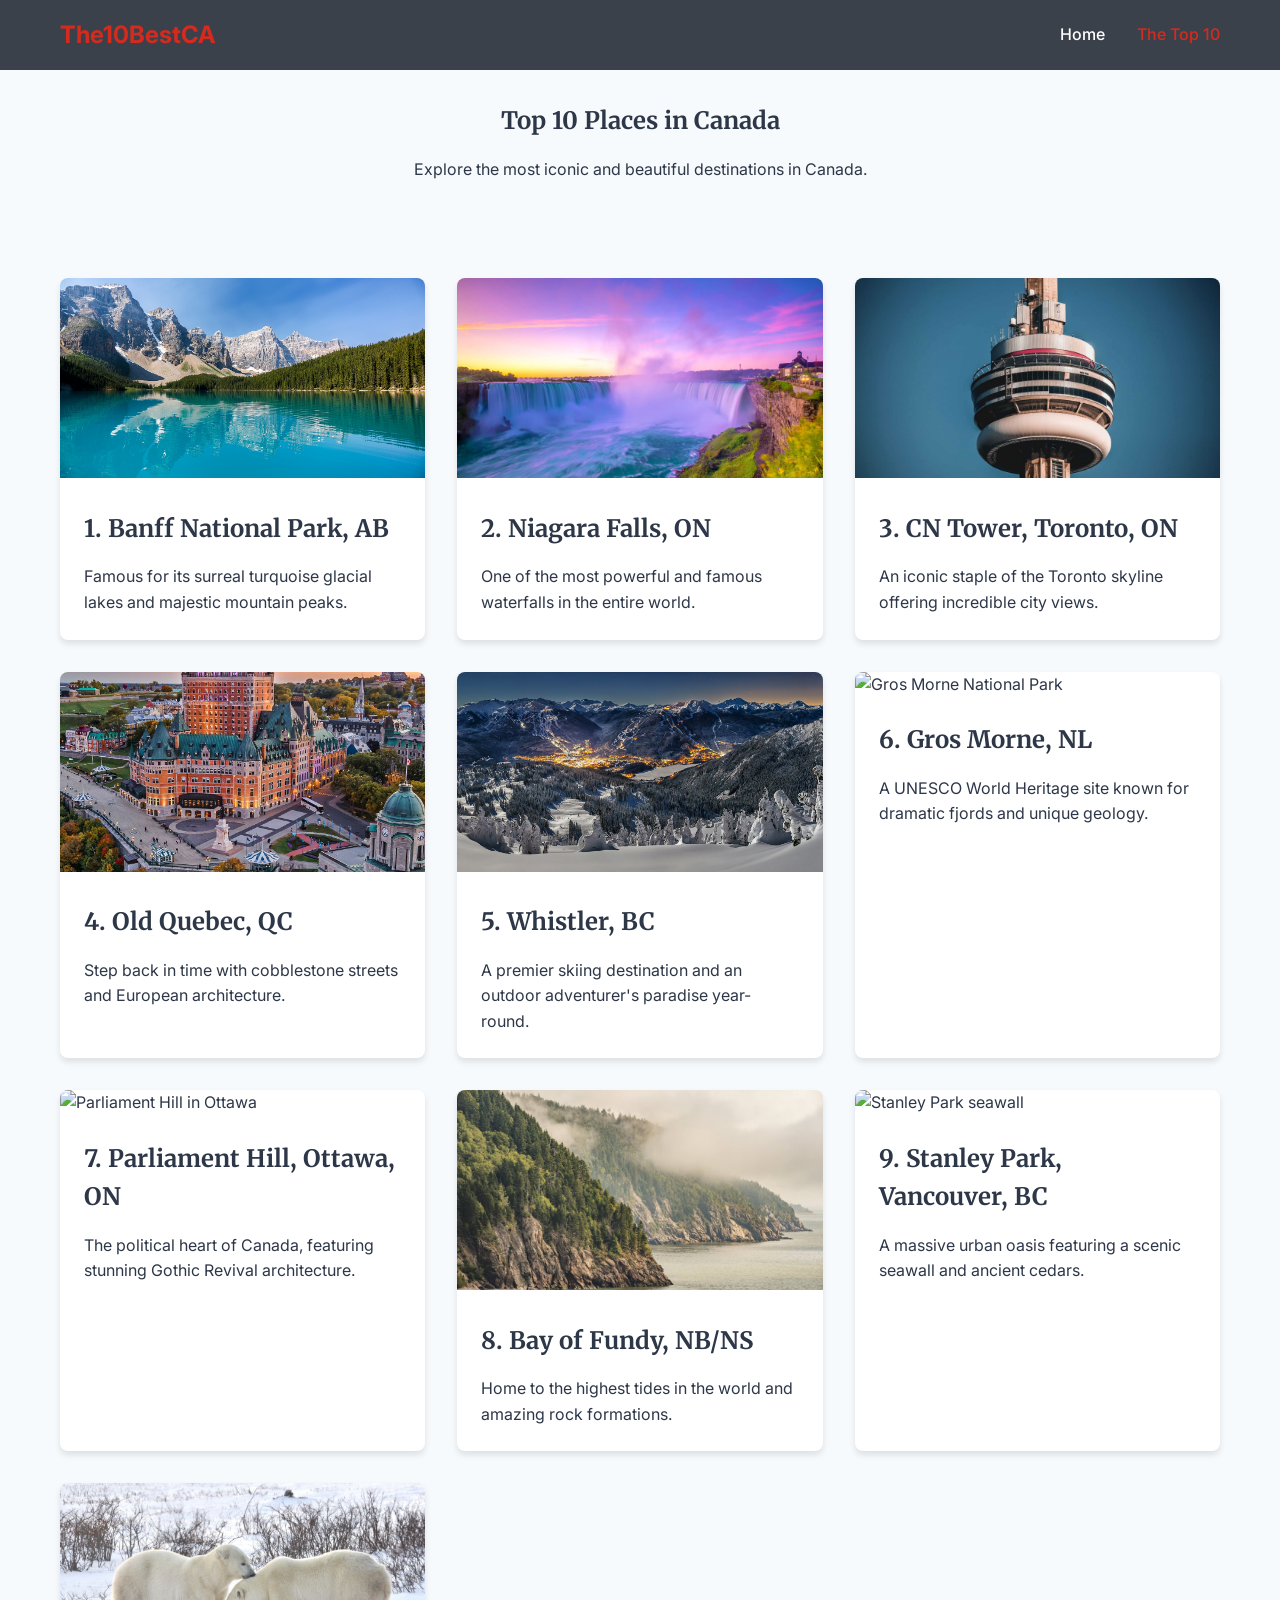
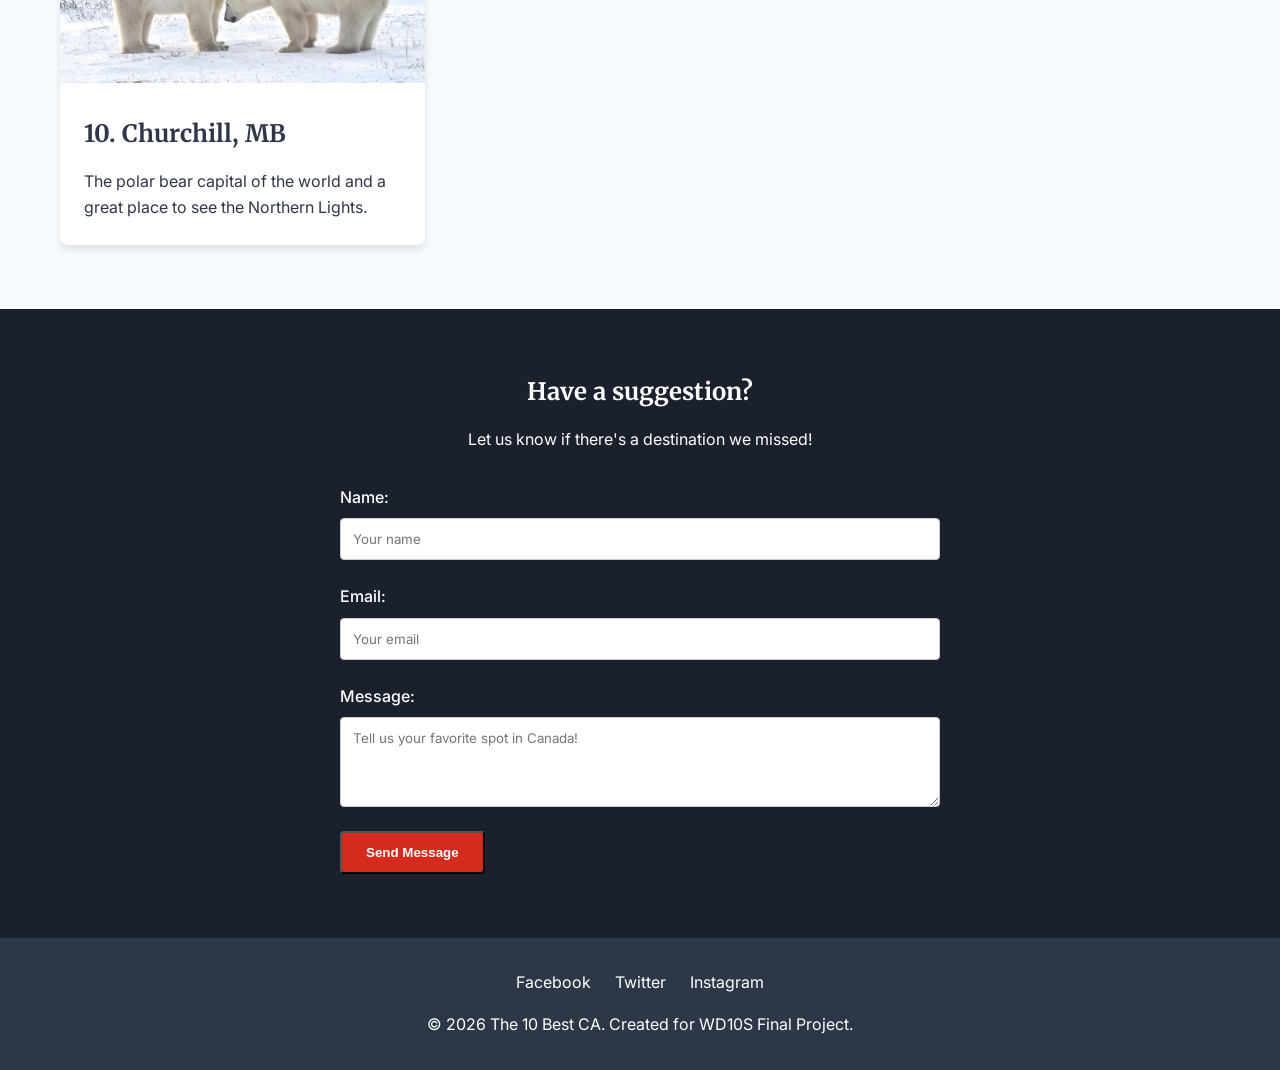
==== top10.html @ 51ebc5c4 "first commit" ====
<!doctype html>
<html lang="en">
  <head>
    <meta charset="UTF-8" />
    <meta name="viewport" content="width=device-width, initial-scale=1.0" />
    <title>The Top 10 CA - Destinations</title>
    <link
      href="https://fonts.googleapis.com/css2?family=Inter:wght@400;500;700&family=Merriweather:wght@400;700&display=swap"
      rel="stylesheet" />
    <link rel="stylesheet" href="css/styles.css" />
  </head>

  <body>
    <header>
      <div class="container nav-container">
        <div class="logo">The10BestCA</div>
        <nav>
          <ul class="nav-links">
            <li><a href="index.html">Home</a></li>
            <li>
              <a href="top10.html" style="color: var(--primary-red)"
                >The Top 10</a
              >
            </li>
          </ul>
        </nav>
      </div>
    </header>

    <main>
      <section class="container mt-2">
        <h1 class="text-center">Top 10 Places in Canada</h1>
        <p class="text-center mb-2">
          Explore the most iconic and beautiful destinations in Canada.
        </p>

        <!-- 
              CSS Grid Implementation for Responsive Design.
              Cards animate on hover via CSS transitions.
            -->
        <div class="grid-container">
          <!-- Destination 1 -->
          <article class="card">
            <img
              src="images/Banff National Park.jpg"
              alt="Banff National Park landscape"
              class="card-img" />
            <div class="card-content">
              <h2>1. Banff National Park, AB</h2>
              <p>
                Famous for its surreal turquoise glacial lakes and majestic
                mountain peaks.
              </p>
            </div>
          </article>

          <!-- Destination 2 -->
          <article class="card">
            <img
              src="images/Niagara Falls.jpg"
              alt="Niagara Falls water flow"
              class="card-img" />
            <div class="card-content">
              <h2>2. Niagara Falls, ON</h2>
              <p>
                One of the most powerful and famous waterfalls in the entire
                world.
              </p>
            </div>
          </article>

          <!-- Destination 3 -->
          <article class="card">
            <img
              src="images/CN Tower.jpg"
              alt="CN Tower in Toronto"
              class="card-img" />
            <div class="card-content">
              <h2>3. CN Tower, Toronto, ON</h2>
              <p>
                An iconic staple of the Toronto skyline offering incredible city
                views.
              </p>
            </div>
          </article>

          <!-- Destination 4 -->
          <article class="card">
            <img
              src="images/Old Quebec.jpg"
              alt="Old Quebec streets"
              class="card-img" />
            <div class="card-content">
              <h2>4. Old Quebec, QC</h2>
              <p>
                Step back in time with cobblestone streets and European
                architecture.
              </p>
            </div>
          </article>

          <!-- Destination 5 -->
          <article class="card">
            <img
              src="images/Whistler.jpg"
              alt="Whistler mountains"
              class="card-img" />
            <div class="card-content">
              <h2>5. Whistler, BC</h2>
              <p>
                A premier skiing destination and an outdoor adventurer's
                paradise year-round.
              </p>
            </div>
          </article>

          <!-- Destination 6 -->
          <article class="card">
            <img
              src="images/Gros Morne National Park.jpg"
              alt="Gros Morne National Park"
              class="card-img" />
            <div class="card-content">
              <h2>6. Gros Morne, NL</h2>
              <p>
                A UNESCO World Heritage site known for dramatic fjords and
                unique geology.
              </p>
            </div>
          </article>

          <!-- Destination 7 -->
          <article class="card">
            <img
              src="images/Parliament Hill.jpg"
              alt="Parliament Hill in Ottawa"
              class="card-img" />
            <div class="card-content">
              <h2>7. Parliament Hill, Ottawa, ON</h2>
              <p>
                The political heart of Canada, featuring stunning Gothic Revival
                architecture.
              </p>
            </div>
          </article>

          <!-- Destination 8 -->
          <article class="card">
            <img
              src="images/Bay of Fundy.jpg"
              alt="Bay of Fundy rocks"
              class="card-img" />
            <div class="card-content">
              <h2>8. Bay of Fundy, NB/NS</h2>
              <p>
                Home to the highest tides in the world and amazing rock
                formations.
              </p>
            </div>
          </article>

          <!-- Destination 9 -->
          <article class="card">
            <img
              src="images/Stanley Park.jpg"
              alt="Stanley Park seawall"
              class="card-img" />
            <div class="card-content">
              <h2>9. Stanley Park, Vancouver, BC</h2>
              <p>
                A massive urban oasis featuring a scenic seawall and ancient
                cedars.
              </p>
            </div>
          </article>

          <!-- Destination 10 -->
          <article class="card">
            <img
              src="images/Churchill.jpg"
              alt="Polar bear in Churchill"
              class="card-img" />
            <div class="card-content">
              <h2>10. Churchill, MB</h2>
              <p>
                The polar bear capital of the world and a great place to see the
                Northern Lights.
              </p>
            </div>
          </article>
        </div>
      </section>

      <!-- Contact Form Section (Interactive Element Requirement) -->
      <section class="contact-section">
        <div class="container">
          <h2 class="text-center">Have a suggestion?</h2>
          <p class="text-center mb-2">
            Let us know if there's a destination we missed!
          </p>

          <form class="contact-form" action="#" method="GET">
            <div class="form-group">
              <label for="name">Name:</label>
              <input
                type="text"
                id="name"
                name="name"
                required
                placeholder="Your name" />
            </div>
            <div class="form-group">
              <label for="email">Email:</label>
              <input
                type="email"
                id="email"
                name="email"
                required
                placeholder="Your email" />
            </div>
            <div class="form-group">
              <label for="message">Message:</label>
              <textarea
                id="message"
                name="message"
                rows="4"
                required
                placeholder="Tell us your favorite spot in Canada!"></textarea>
            </div>
            <button
              type="submit"
              class="btn-primary"
              style="align-self: flex-start">
              Send Message
            </button>
          </form>
        </div>
      </section>
    </main>

    <footer>
      <div class="container">
        <div class="social-links">
          <a
            href="https://facebook.com"
            target="_blank"
            rel="noopener"
            aria-label="Facebook"
            >Facebook</a
          >
          <a
            href="https://twitter.com"
            target="_blank"
            rel="noopener"
            aria-label="Twitter"
            >Twitter</a
          >
          <a
            href="https://instagram.com"
            target="_blank"
            rel="noopener"
            aria-label="Instagram"
            >Instagram</a
          >
        </div>
        <p>&copy; 2026 The 10 Best CA. Created for WD10S Final Project.</p>
      </div>
    </footer>
  </body>
</html>
---- css/styles.css ----
/* 
  External CSS for The 10 Best CA
  This file handles the main design system, typography, colors, and layout structure.
*/

/* --- Variables & Color Scheme --- */
:root {
  /* Using a non-neutral color scheme inspired by Canada (Red and deep Blue/Slate) */
  --primary-red: #d52b1e;
  /* Canadian flag red */
  --primary-dark: #1a202c;
  /* Slate dark blue */
  --secondary-bg: #f7fafc;
  /* Very light gray/blue */
  --text-dark: #2d3748;
  --text-light: #ffffff;
  --transition-speed: 0.3s;
}

/* --- Base Typography & Reset --- */
* {
  margin: 0;
  padding: 0;
  box-sizing: border-box;
}

body {
  /* Sans-serif for readability and modern look */
  font-family:
    "Inter", "Segoe UI", "Helvetica Neue", Helvetica, Arial, sans-serif;
  color: var(--text-dark);
  background-color: var(--secondary-bg);
  line-height: 1.6;
}

/* Serif font for headings to create a contrast in typography */
h1,
h2,
h3,
h4,
h5,
h6 {
  font-family: "Merriweather", "Georgia", serif;
  margin-bottom: 1rem;
}

a {
  text-decoration: none;
  color: inherit;
}

/* --- Layout Utilities (Flexbox) --- */
/* 
  COMMENT: This container class uses Flexbox to center the content horizontally 
  and limit the maximum width to maintain readability on large screens. 
*/
.container {
  max-width: 1200px;
  margin: 0 auto;
  padding: 0 20px;
}

/* --- Navigation --- */
header {
  background-color: rgba(
    26,
    32,
    44,
    0.85
  ); /* Semi-transparent for glass effect */
  backdrop-filter: blur(8px);
  -webkit-backdrop-filter: blur(8px);
  color: var(--text-light);
  padding: 1rem 0;
  position: sticky;
  top: 0;
  z-index: 100;
}

.nav-container {
  display: flex;
  justify-content: space-between;
  align-items: center;
}

.logo {
  font-size: 1.5rem;
  font-weight: 700;
  color: var(--primary-red);
}

.nav-links {
  list-style: none;
  display: flex;
  gap: 2rem;
}

.nav-links li a {
  font-weight: 500;
  transition: color var(--transition-speed) ease;
}

.nav-links li a:hover {
  color: var(--primary-red);
  /* Transition effect on hover */
}

/*  Hero Section  */
/* 
  COMMENT: The hero section uses flexbox to align text over a background image.
  We use relative positioning and a linear gradient overlay to ensure the white text 
  remains accessible (high contrast) regardless of the background image behind it.
*/
.title-section {
  position: relative;
  height: 60vh;
  min-height: 400px;
  display: flex;
  align-items: center;
  justify-content: center;
  text-align: center;
  color: var(--text-light);
  background-size: cover;
  background-position: center;
}

.title-overlay {
  position: absolute;
  top: 0;
  left: 0;
  width: 100%;
  height: 100%;
  background: rgba(26, 32, 44, 0.6);
  /* Dark overlay for contrast */
  z-index: 1;
}

.title-content {
  position: relative;
  z-index: 2;
  padding: 3rem;
  background-color: rgba(255, 255, 255, 0.1);
  backdrop-filter: blur(12px);
  -webkit-backdrop-filter: blur(12px);
  border-radius: 16px;
  border: 1px solid rgba(255, 255, 255, 0.2);
  box-shadow: 0 8px 32px rgba(0, 0, 0, 0.1);
}

.title-content h1 {
  font-size: 3.5rem;
  margin-bottom: 1rem;
}

.btn-primary {
  display: inline-block;
  background-color: var(--primary-red);
  color: var(--text-light);
  padding: 0.75rem 1.5rem;
  border-radius: 4px;
  font-weight: bold;
  transition:
    background-color var(--transition-speed) ease,
    transform var(--transition-speed) ease;
}

.btn-primary:hover {
  background-color: #b02015;
  /* Darker red */
  transform: translateY(-2px);
  /* Animation / Transform on hover */
}

/*  CSS Grid Layout for Top 10 (top10.html)  */
/* 
  COMMENT: This CSS Grid dynamically creates columns based on the screen width.
  minmax(300px, 1fr) ensures cards are at least 300px wide, and 1fr means they take up 
  the remaining space evenly.
*/
.grid-container {
  display: grid;
  grid-template-columns: repeat(auto-fit, minmax(300px, 1fr));
  gap: 2rem;
  padding: 4rem 0;
}

.card {
  background-color: var(--text-light);
  border-radius: 8px;
  overflow: hidden;
  box-shadow: 0 4px 6px rgba(0, 0, 0, 0.1);
  transition:
    transform var(--transition-speed) ease,
    box-shadow var(--transition-speed) ease;
}

.card:hover {
  transform: scale(1.03);
  /* CSS transformation adding visual appeal */
  box-shadow: 0 10px 15px rgba(0, 0, 0, 0.15);
}

.card-img {
  width: 100%;
  height: 200px;
  object-fit: cover;
}

.card-content {
  padding: 1.5rem;
}

/*  Forms (Contact Section)  */
.contact-section {
  background-color: var(--primary-dark);
  color: var(--text-light);
  padding: 4rem 0;
}

.contact-form {
  max-width: 600px;
  margin: 0 auto;
  display: flex;
  flex-direction: column;
  gap: 1.5rem;
}

.form-group {
  display: flex;
  flex-direction: column;
  gap: 0.5rem;
}

.form-group label {
  font-weight: 500;
}

.form-group input,
.form-group textarea {
  padding: 0.75rem;
  border: 1px solid #ccc;
  border-radius: 4px;
  font-family: inherit;
}

/*  Footer  */
footer {
  background-color: var(--text-dark);
  color: var(--text-light);
  text-align: center;
  padding: 2rem 0;
  margin-top: auto;
}

.social-links {
  margin-bottom: 1rem;
}

.social-links a {
  display: inline-block;
  margin: 0 10px;
  transition: color var(--transition-speed) ease;
}

.social-links a:hover {
  color: var(--primary-red);
}

/* Typography hierarchy & utility classes */
.text-center {
  text-align: center;
}

.mb-2 {
  margin-bottom: 2rem;
}

.mt-2 {
  margin-top: 2rem;
}
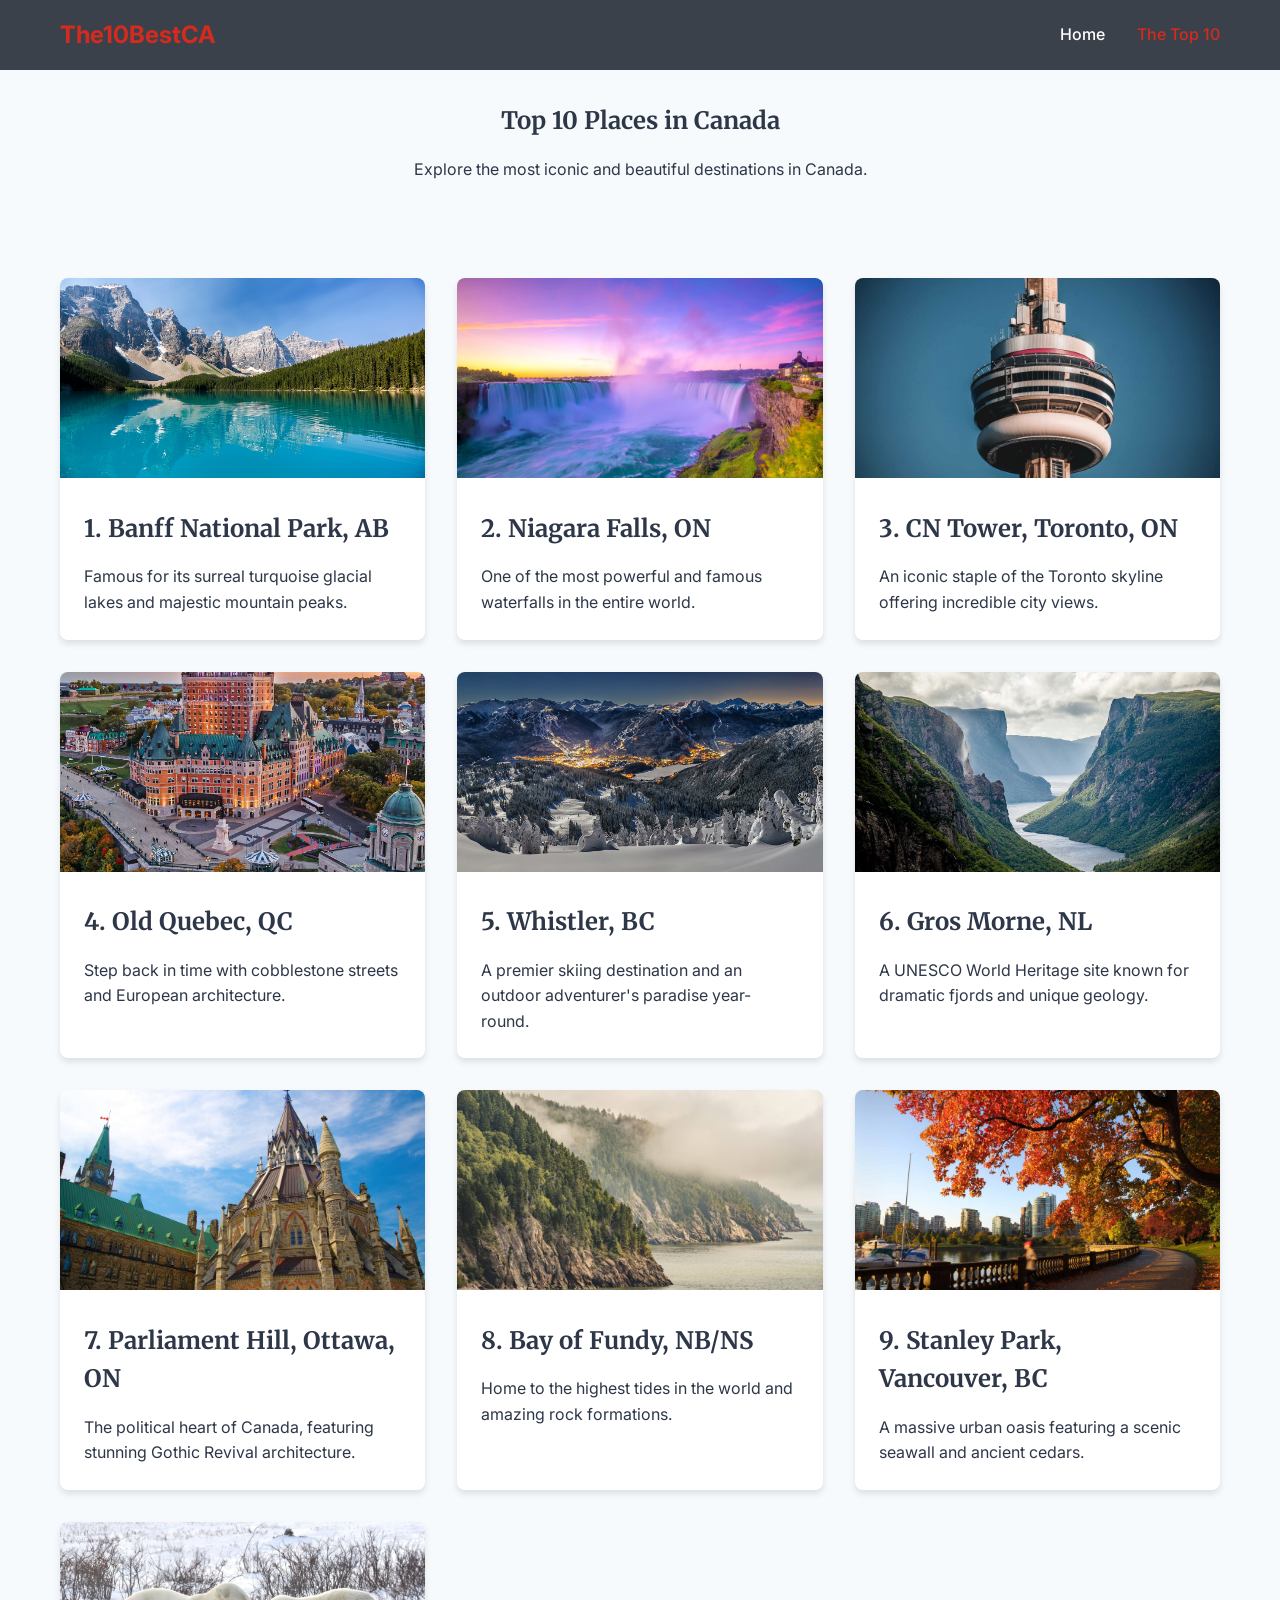
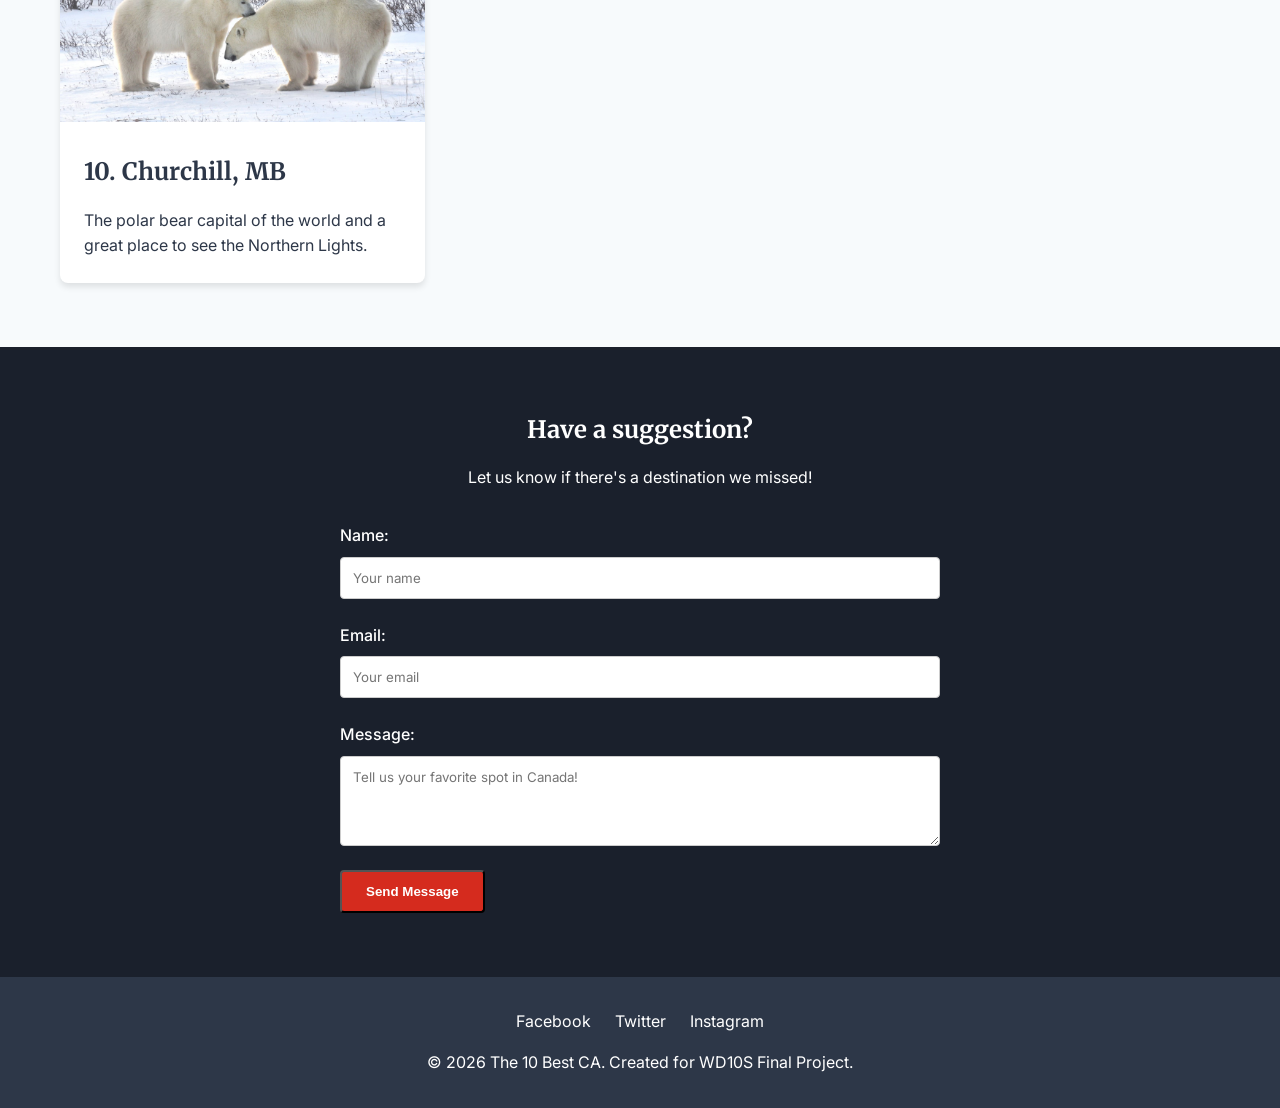
==== commit 8de5bef1: "Final of Finals" ====
--- a/top10.html
+++ b/top10.html
@@ -117,7 +117,7 @@
           <!-- Destination 6 -->
           <article class="card">
             <img
-              src="images/Gros Morne National Park.jpg"
+              src="images/Gros Morne.jpg"
               alt="Gros Morne National Park"
               class="card-img" />
             <div class="card-content">
@@ -132,7 +132,7 @@
           <!-- Destination 7 -->
           <article class="card">
             <img
-              src="images/Parliament Hill.jpg"
+              src="images/Parliament Hill Ottawa.jpg"
               alt="Parliament Hill in Ottawa"
               class="card-img" />
             <div class="card-content">
@@ -162,7 +162,7 @@
           <!-- Destination 9 -->
           <article class="card">
             <img
-              src="images/Stanley Park.jpg"
+              src="images/Stanley Park Vancouver.jpg"
               alt="Stanley Park seawall"
               class="card-img" />
             <div class="card-content">
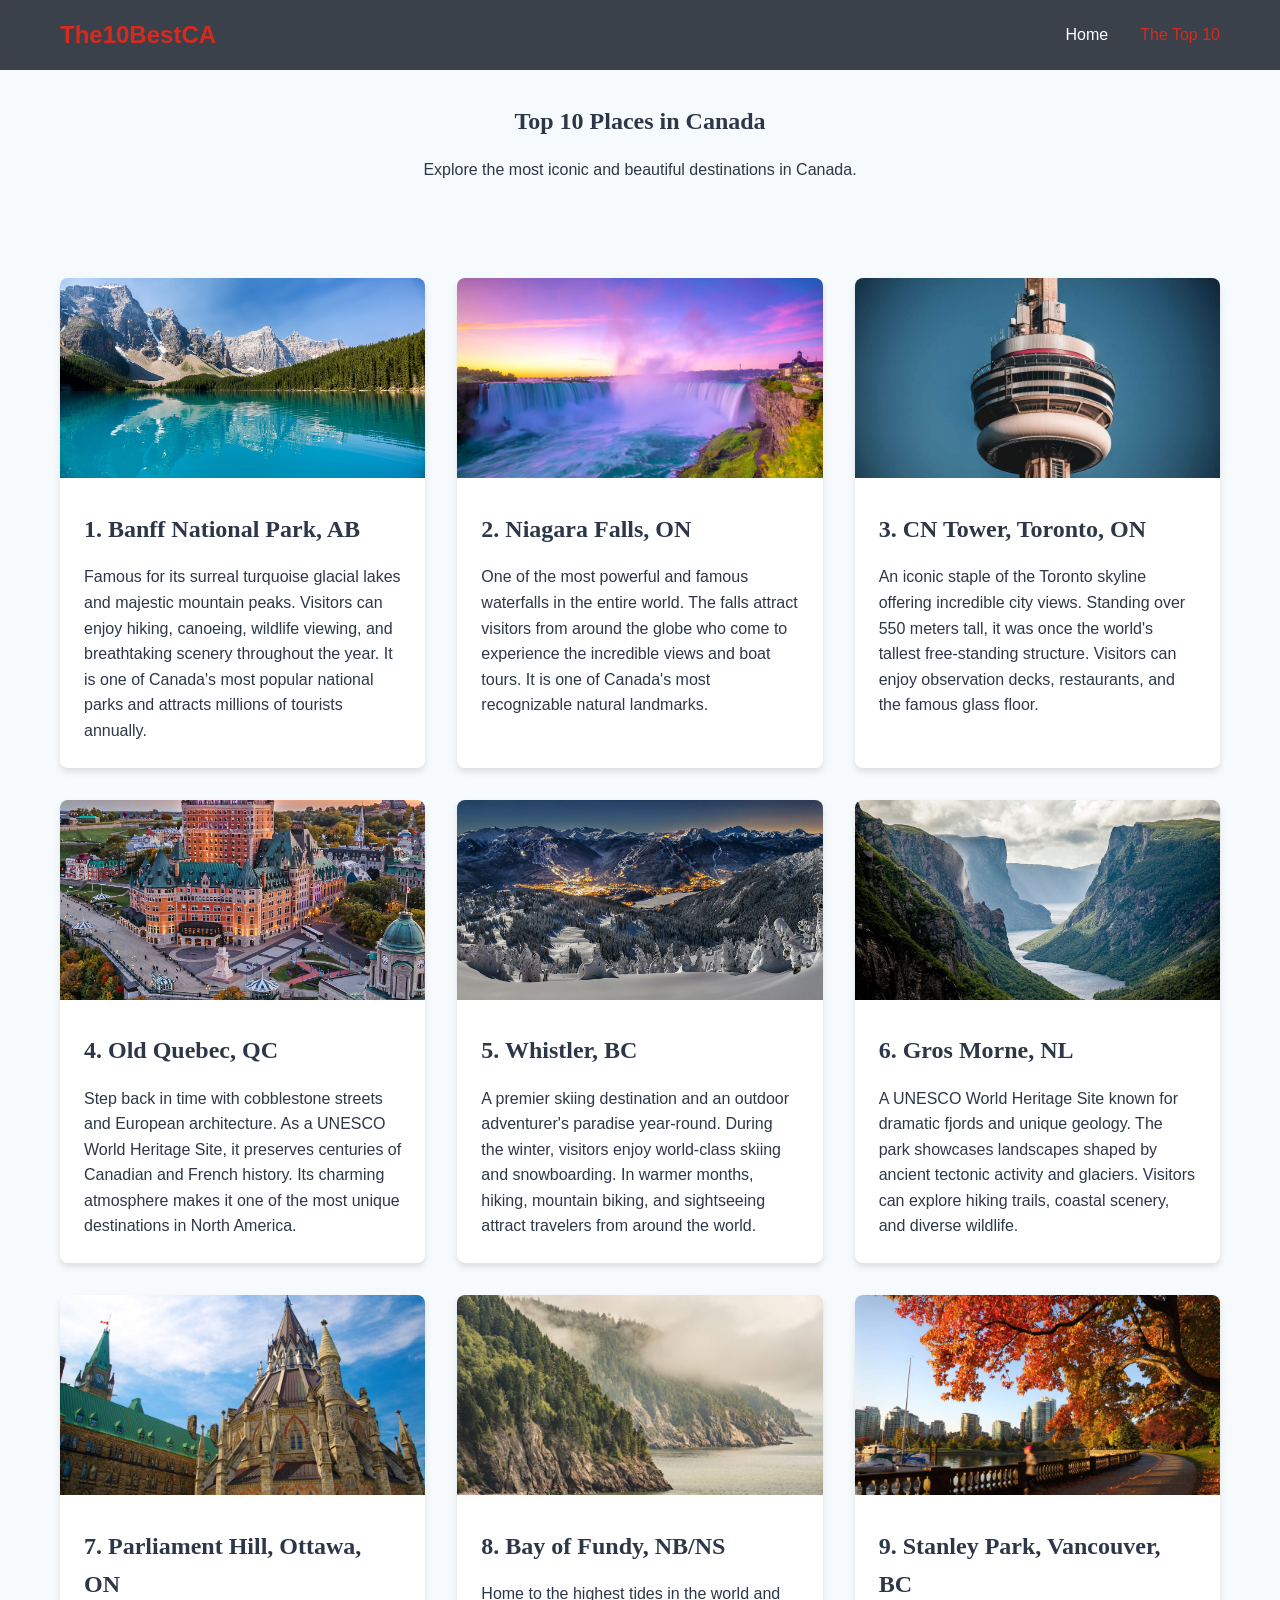
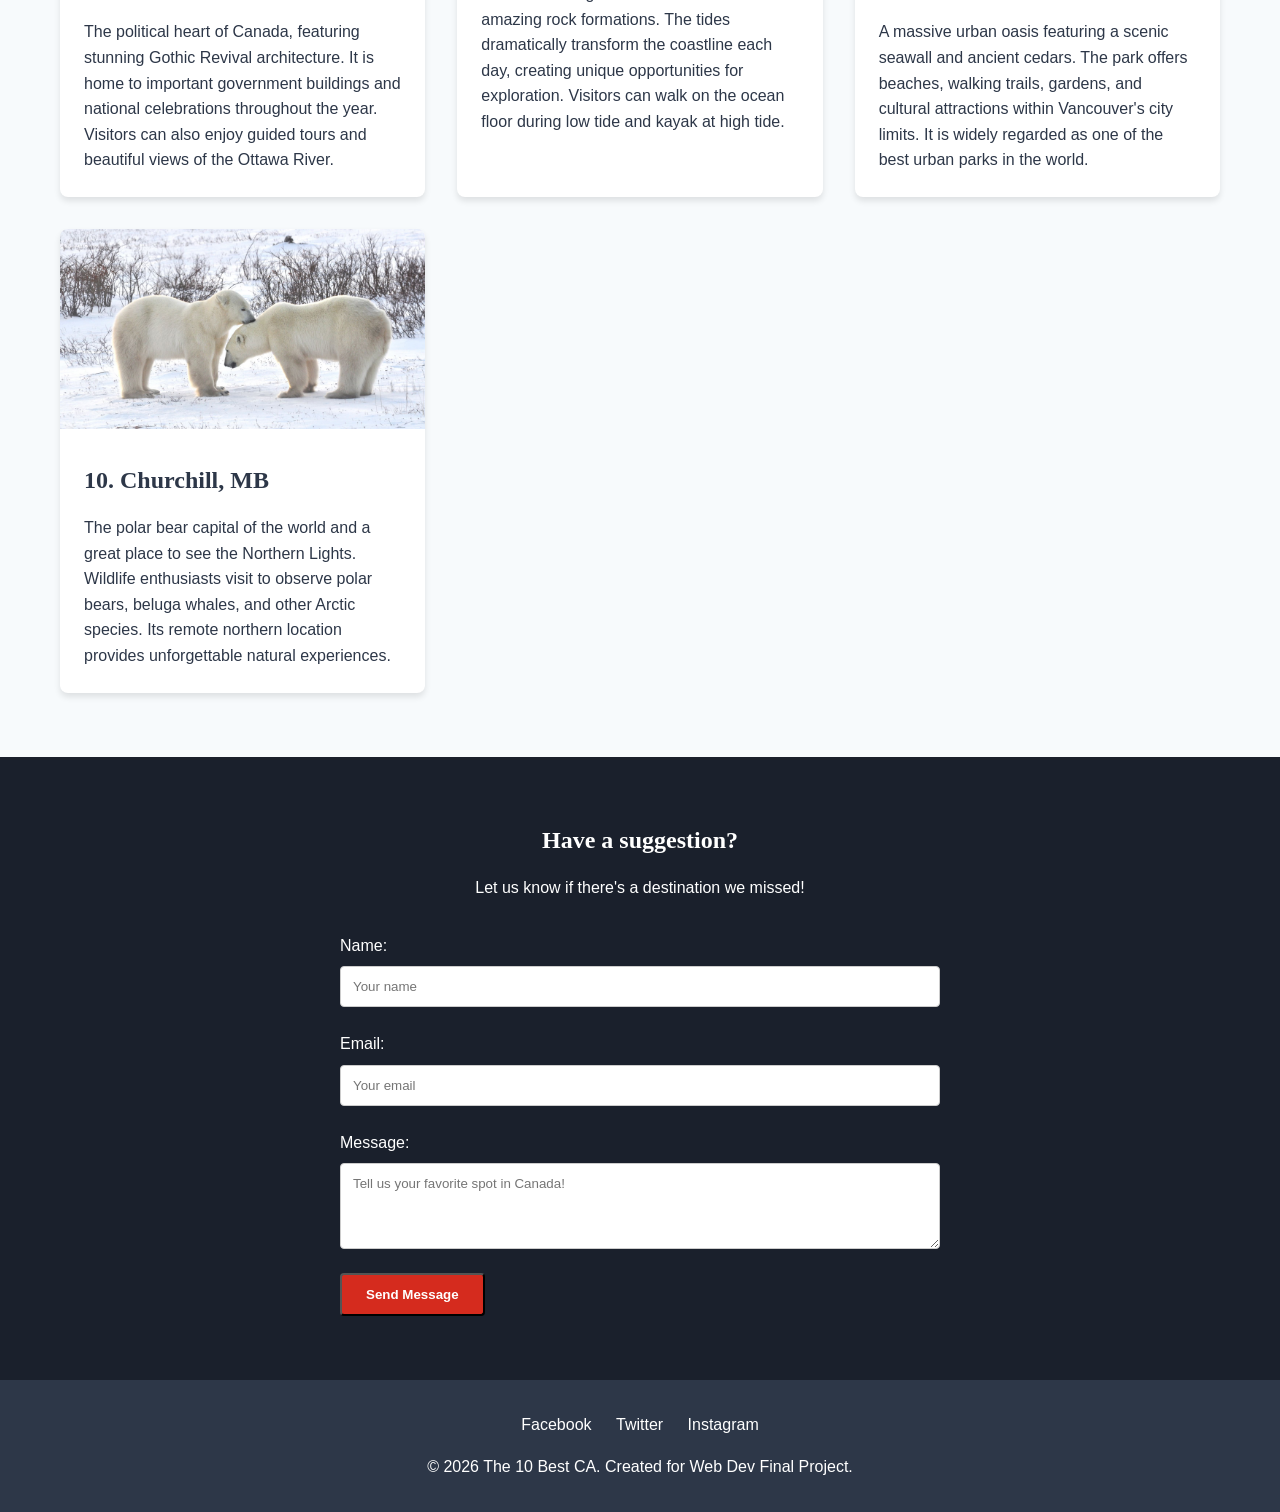
==== commit 147ecea3: "Added more comments" ====
--- a/top10.html
+++ b/top10.html
@@ -1,60 +1,77 @@
+<!--
+  Name:          Ostap Voloshyn
+  Course:        Web Development 9
+  Teacher:       Mr. Hardman
+  School:        Pembina Trails Collegiate
+  Date Last Modified: June 18th, 2026 
+-->
 <!doctype html>
 <html lang="en">
   <head>
     <meta charset="UTF-8" />
     <meta name="viewport" content="width=device-width, initial-scale=1.0" />
+    <!-- page title shown in browser tab -->
     <title>The Top 10 CA - Destinations</title>
-    <link
-      href="https://fonts.googleapis.com/css2?family=Inter:wght@400;500;700&family=Merriweather:wght@400;700&display=swap"
-      rel="stylesheet" />
+    <!-- external css file (main stylesheet for layout, colors, and design system) -->
     <link rel="stylesheet" href="css/styles.css" />
   </head>
-
   <body>
+    <!-- header section (top navigation bar shown on all pages) -->
     <header>
       <div class="container nav-container">
+        <!-- logo section (links back to homepage for easy navigation) -->
         <div class="logo">The10BestCA</div>
+        <!-- navigation menu -->
         <nav>
           <ul class="nav-links">
+            <!-- link to home page -->
             <li><a href="index.html">Home</a></li>
+            <!-- link to current page (top 10 list) -->
             <li>
-              <a href="top10.html" style="color: var(--primary-red)"
-                >The Top 10</a
-              >
+              <a href="top10.html" style="color: var(--primary-red)">
+                The Top 10
+              </a>
             </li>
           </ul>
         </nav>
       </div>
     </header>
-
+    <!-- main page content area -->
     <main>
+      <!-- intro section for page title and description -->
       <section class="container mt-2">
+        <!-- main heading for the page -->
         <h1 class="text-center">Top 10 Places in Canada</h1>
+        <!-- short description under heading -->
         <p class="text-center mb-2">
           Explore the most iconic and beautiful destinations in Canada.
         </p>
-
         <!-- 
-              CSS Grid Implementation for Responsive Design.
-              Cards animate on hover via CSS transitions.
-            -->
+          grid layout section
+          this section uses css grid to display destination cards in a responsive layout.
+          cards automatically adjust based on screen size and include hover animations.
+        -->
         <div class="grid-container">
-          <!-- Destination 1 -->
-          <article class="card">
+          <!-- destination 1 card -->
+          <article class="card">
+            <!-- image representing destination -->
             <img
               src="images/Banff National Park.jpg"
               alt="Banff National Park landscape"
               class="card-img" />
+            <!-- text content for destination -->
             <div class="card-content">
               <h2>1. Banff National Park, AB</h2>
               <p>
                 Famous for its surreal turquoise glacial lakes and majestic
-                mountain peaks.
-              </p>
-            </div>
-          </article>
-
-          <!-- Destination 2 -->
+                mountain peaks. Visitors can enjoy hiking, canoeing, wildlife
+                viewing, and breathtaking scenery throughout the year. It is one
+                of Canada's most popular national parks and attracts millions of
+                tourists annually.
+              </p>
+            </div>
+          </article>
+          <!-- destination 2 card -->
           <article class="card">
             <img
               src="images/Niagara Falls.jpg"
@@ -64,12 +81,13 @@
               <h2>2. Niagara Falls, ON</h2>
               <p>
                 One of the most powerful and famous waterfalls in the entire
-                world.
-              </p>
-            </div>
-          </article>
-
-          <!-- Destination 3 -->
+                world. The falls attract visitors from around the globe who come
+                to experience the incredible views and boat tours. It is one of
+                Canada's most recognizable natural landmarks.
+              </p>
+            </div>
+          </article>
+          <!-- destination 3 card -->
           <article class="card">
             <img
               src="images/CN Tower.jpg"
@@ -79,12 +97,13 @@
               <h2>3. CN Tower, Toronto, ON</h2>
               <p>
                 An iconic staple of the Toronto skyline offering incredible city
-                views.
-              </p>
-            </div>
-          </article>
-
-          <!-- Destination 4 -->
+                views. Standing over 550 meters tall, it was once the world's
+                tallest free-standing structure. Visitors can enjoy observation
+                decks, restaurants, and the famous glass floor.
+              </p>
+            </div>
+          </article>
+          <!-- destination 4 card -->
           <article class="card">
             <img
               src="images/Old Quebec.jpg"
@@ -94,12 +113,14 @@
               <h2>4. Old Quebec, QC</h2>
               <p>
                 Step back in time with cobblestone streets and European
-                architecture.
-              </p>
-            </div>
-          </article>
-
-          <!-- Destination 5 -->
+                architecture. As a UNESCO World Heritage Site, it preserves
+                centuries of Canadian and French history. Its charming
+                atmosphere makes it one of the most unique destinations in North
+                America.
+              </p>
+            </div>
+          </article>
+          <!-- destination 5 card -->
           <article class="card">
             <img
               src="images/Whistler.jpg"
@@ -109,12 +130,14 @@
               <h2>5. Whistler, BC</h2>
               <p>
                 A premier skiing destination and an outdoor adventurer's
-                paradise year-round.
-              </p>
-            </div>
-          </article>
-
-          <!-- Destination 6 -->
+                paradise year-round. During the winter, visitors enjoy
+                world-class skiing and snowboarding. In warmer months, hiking,
+                mountain biking, and sightseeing attract travelers from around
+                the world.
+              </p>
+            </div>
+          </article>
+          <!-- destination 6 card -->
           <article class="card">
             <img
               src="images/Gros Morne.jpg"
@@ -123,13 +146,14 @@
             <div class="card-content">
               <h2>6. Gros Morne, NL</h2>
               <p>
-                A UNESCO World Heritage site known for dramatic fjords and
-                unique geology.
-              </p>
-            </div>
-          </article>
-
-          <!-- Destination 7 -->
+                A UNESCO World Heritage Site known for dramatic fjords and
+                unique geology. The park showcases landscapes shaped by ancient
+                tectonic activity and glaciers. Visitors can explore hiking
+                trails, coastal scenery, and diverse wildlife.
+              </p>
+            </div>
+          </article>
+          <!-- destination 7 card -->
           <article class="card">
             <img
               src="images/Parliament Hill Ottawa.jpg"
@@ -139,12 +163,13 @@
               <h2>7. Parliament Hill, Ottawa, ON</h2>
               <p>
                 The political heart of Canada, featuring stunning Gothic Revival
-                architecture.
-              </p>
-            </div>
-          </article>
-
-          <!-- Destination 8 -->
+                architecture. It is home to important government buildings and
+                national celebrations throughout the year. Visitors can also
+                enjoy guided tours and beautiful views of the Ottawa River.
+              </p>
+            </div>
+          </article>
+          <!-- destination 8 card -->
           <article class="card">
             <img
               src="images/Bay of Fundy.jpg"
@@ -154,12 +179,13 @@
               <h2>8. Bay of Fundy, NB/NS</h2>
               <p>
                 Home to the highest tides in the world and amazing rock
-                formations.
-              </p>
-            </div>
-          </article>
-
-          <!-- Destination 9 -->
+                formations. The tides dramatically transform the coastline each
+                day, creating unique opportunities for exploration. Visitors can
+                walk on the ocean floor during low tide and kayak at high tide.
+              </p>
+            </div>
+          </article>
+          <!-- destination 9 card -->
           <article class="card">
             <img
               src="images/Stanley Park Vancouver.jpg"
@@ -169,12 +195,13 @@
               <h2>9. Stanley Park, Vancouver, BC</h2>
               <p>
                 A massive urban oasis featuring a scenic seawall and ancient
-                cedars.
-              </p>
-            </div>
-          </article>
-
-          <!-- Destination 10 -->
+                cedars. The park offers beaches, walking trails, gardens, and
+                cultural attractions within Vancouver's city limits. It is
+                widely regarded as one of the best urban parks in the world.
+              </p>
+            </div>
+          </article>
+          <!-- destination 10 card -->
           <article class="card">
             <img
               src="images/Churchill.jpg"
@@ -184,22 +211,26 @@
               <h2>10. Churchill, MB</h2>
               <p>
                 The polar bear capital of the world and a great place to see the
-                Northern Lights.
+                Northern Lights. Wildlife enthusiasts visit to observe polar
+                bears, beluga whales, and other Arctic species. Its remote
+                northern location provides unforgettable natural experiences.
               </p>
             </div>
           </article>
         </div>
       </section>
-
-      <!-- Contact Form Section (Interactive Element Requirement) -->
+      <!-- contact section (interactive form for user feedback) -->
       <section class="contact-section">
         <div class="container">
+          <!-- section title -->
           <h2 class="text-center">Have a suggestion?</h2>
+          <!-- short instruction text -->
           <p class="text-center mb-2">
             Let us know if there's a destination we missed!
           </p>
-
+          <!-- contact form (collects user input but does not send data anywhere) -->
           <form class="contact-form" action="#" method="GET">
+            <!-- name input field -->
             <div class="form-group">
               <label for="name">Name:</label>
               <input
@@ -209,6 +240,7 @@
                 required
                 placeholder="Your name" />
             </div>
+            <!-- email input field -->
             <div class="form-group">
               <label for="email">Email:</label>
               <input
@@ -218,6 +250,7 @@
                 required
                 placeholder="Your email" />
             </div>
+            <!-- message input field -->
             <div class="form-group">
               <label for="message">Message:</label>
               <textarea
@@ -227,6 +260,7 @@
                 required
                 placeholder="Tell us your favorite spot in Canada!"></textarea>
             </div>
+            <!-- submit button -->
             <button
               type="submit"
               class="btn-primary"
@@ -237,33 +271,38 @@
         </div>
       </section>
     </main>
-
+    <!-- footer section -->
     <footer>
       <div class="container">
+        <!-- social media links -->
         <div class="social-links">
+          <!-- facebook link -->
           <a
             href="https://facebook.com"
             target="_blank"
             rel="noopener"
-            aria-label="Facebook"
-            >Facebook</a
-          >
+            aria-label="Facebook">
+            Facebook
+          </a>
+          <!-- twitter link -->
           <a
             href="https://twitter.com"
             target="_blank"
             rel="noopener"
-            aria-label="Twitter"
-            >Twitter</a
-          >
+            aria-label="Twitter">
+            Twitter
+          </a>
+          <!-- instagram link -->
           <a
             href="https://instagram.com"
             target="_blank"
             rel="noopener"
-            aria-label="Instagram"
-            >Instagram</a
-          >
+            aria-label="Instagram">
+            Instagram
+          </a>
         </div>
-        <p>&copy; 2026 The 10 Best CA. Created for WD10S Final Project.</p>
+        <!-- copyright text -->
+        <p>&copy; 2026 The 10 Best CA. Created for Web Dev Final Project.</p>
       </div>
     </footer>
   </body>
--- a/css/styles.css
+++ b/css/styles.css
@@ -1,58 +1,96 @@
-/* 
+/*
   External CSS for The 10 Best CA
-  This file handles the main design system, typography, colors, and layout structure.
-*/
-
-/* --- Variables & Color Scheme --- */
+
+  this stylesheet is responsible for the full visual structure of the website.
+  it controls typography, layout, spacing, colors, and interactive effects.
+
+  the goal is to keep the design clean, responsive, and consistent across all pages.
+*/
+
+/*
+  color system (css variables)
+
+  these variables define the main color palette used throughout the site.
+  using variables makes it easier to update the theme in one place without
+  rewriting styles everywhere in the file.
+*/
 :root {
-  /* Using a non-neutral color scheme inspired by Canada (Red and deep Blue/Slate) */
+  /* main accent color used for buttons, highlights, and branding elements */
   --primary-red: #d52b1e;
-  /* Canadian flag red */
+
+  /* dark background color used for header and footer sections */
   --primary-dark: #1a202c;
-  /* Slate dark blue */
+
+  /* light background used for page sections to keep content readable */
   --secondary-bg: #f7fafc;
-  /* Very light gray/blue */
+
+  /* main body text color for better readability on light backgrounds */
   --text-dark: #2d3748;
+
+  /* light text color used on dark backgrounds like header/footer */
   --text-light: #ffffff;
+
+  /* global transition speed used for hover effects and animations */
   --transition-speed: 0.3s;
 }
 
-/* --- Base Typography & Reset --- */
+/*
+  reset & base styles
+
+  this section removes default browser spacing and ensures consistent layout
+  behavior across different browsers by using box-sizing and reset rules.
+*/
 * {
   margin: 0;
   padding: 0;
   box-sizing: border-box;
 }
 
+/*
+  base page styling
+
+  sets the default font family, background color, text color, and line height
+  for the entire website to ensure consistent readability and spacing.
+*/
 body {
-  /* Sans-serif for readability and modern look */
-  font-family:
-    "Inter", "Segoe UI", "Helvetica Neue", Helvetica, Arial, sans-serif;
+  font-family: "Segoe UI", "Helvetica Neue", Helvetica, Arial, sans-serif;
   color: var(--text-dark);
   background-color: var(--secondary-bg);
   line-height: 1.6;
 }
 
-/* Serif font for headings to create a contrast in typography */
+/*
+  heading styles
+
+  all headings use a serif font to create contrast with body text and give
+  a more structured, editorial feel to titles and sections.
+*/
 h1,
 h2,
 h3,
 h4,
 h5,
 h6 {
-  font-family: "Merriweather", "Georgia", serif;
+  font-family: Georgia, serif;
   margin-bottom: 1rem;
 }
 
+/*
+  link styling
+
+  removes default underline and makes links inherit the surrounding text color
+  so they blend naturally into the design unless hovered or styled separately.
+*/
 a {
   text-decoration: none;
   color: inherit;
 }
 
-/* --- Layout Utilities (Flexbox) --- */
-/* 
-  COMMENT: This container class uses Flexbox to center the content horizontally 
-  and limit the maximum width to maintain readability on large screens. 
+/*
+  layout container
+
+  this class is used to center content on the page and limit the maximum width
+  so text does not stretch too wide on large screens, improving readability.
 */
 .container {
   max-width: 1200px;
@@ -60,14 +98,14 @@
   padding: 0 20px;
 }
 
-/* --- Navigation --- */
+/*
+  header / navigation bar
+
+  the header is sticky so it stays visible when scrolling.
+  it uses a semi-transparent background with blur to create a glass effect.
+*/
 header {
-  background-color: rgba(
-    26,
-    32,
-    44,
-    0.85
-  ); /* Semi-transparent for glass effect */
+  background-color: rgba(26, 32, 44, 0.85);
   backdrop-filter: blur(8px);
   -webkit-backdrop-filter: blur(8px);
   color: var(--text-light);
@@ -77,39 +115,65 @@
   z-index: 100;
 }
 
+/*
+  navigation layout
+
+  flexbox is used to space out the logo on the left and navigation links on
+  the right, keeping everything aligned and responsive.
+*/
 .nav-container {
   display: flex;
   justify-content: space-between;
   align-items: center;
 }
 
+/*
+  logo styling
+
+  makes the logo stand out using a bold font weight and brand color.
+*/
 .logo {
   font-size: 1.5rem;
   font-weight: 700;
   color: var(--primary-red);
 }
 
+/*
+  navigation links list
+
+  removes bullet points and arranges links horizontally with spacing between them.
+*/
 .nav-links {
   list-style: none;
   display: flex;
   gap: 2rem;
 }
 
+/*
+  navigation link behavior
+
+  adds smooth transition for hover effects so color changes feel animated
+  instead of instant.
+*/
 .nav-links li a {
   font-weight: 500;
   transition: color var(--transition-speed) ease;
 }
 
+/*
+  navigation hover effect
+
+  highlights links with brand color when hovered for better user interaction feedback.
+*/
 .nav-links li a:hover {
   color: var(--primary-red);
-  /* Transition effect on hover */
-}
-
-/*  Hero Section  */
-/* 
-  COMMENT: The hero section uses flexbox to align text over a background image.
-  We use relative positioning and a linear gradient overlay to ensure the white text 
-  remains accessible (high contrast) regardless of the background image behind it.
+}
+
+/*
+  hero section (main banner)
+
+  this section creates a large visual introduction area with background image support,
+  centered content, and overlay layering for readability.
 */
 .title-section {
   position: relative;
@@ -124,6 +188,12 @@
   background-position: center;
 }
 
+/*
+  hero overlay
+
+  this dark overlay ensures that text remains readable regardless of background image
+  brightness or complexity.
+*/
 .title-overlay {
   position: absolute;
   top: 0;
@@ -131,10 +201,15 @@
   width: 100%;
   height: 100%;
   background: rgba(26, 32, 44, 0.6);
-  /* Dark overlay for contrast */
   z-index: 1;
 }
 
+/*
+  hero content box
+
+  this is the centered glass-style container that holds the main title and button.
+  it uses blur and transparency for a modern UI effect.
+*/
 .title-content {
   position: relative;
   z-index: 2;
@@ -147,11 +222,21 @@
   box-shadow: 0 8px 32px rgba(0, 0, 0, 0.1);
 }
 
+/*
+  hero title
+
+  large font size is used to immediately capture attention when the page loads.
+*/
 .title-content h1 {
   font-size: 3.5rem;
   margin-bottom: 1rem;
 }
 
+/*
+  primary button
+
+  main call-to-action button styled with brand color and smooth hover animation.
+*/
 .btn-primary {
   display: inline-block;
   background-color: var(--primary-red);
@@ -164,18 +249,21 @@
     transform var(--transition-speed) ease;
 }
 
+/*
+  button hover effect
+
+  gives feedback to user by slightly lifting the button and changing its shade.
+*/
 .btn-primary:hover {
   background-color: #b02015;
-  /* Darker red */
   transform: translateY(-2px);
-  /* Animation / Transform on hover */
-}
-
-/*  CSS Grid Layout for Top 10 (top10.html)  */
-/* 
-  COMMENT: This CSS Grid dynamically creates columns based on the screen width.
-  minmax(300px, 1fr) ensures cards are at least 300px wide, and 1fr means they take up 
-  the remaining space evenly.
+}
+
+/*
+  grid layout system
+
+  this grid automatically adjusts the number of columns depending on screen size.
+  each card keeps a minimum width while expanding evenly on larger screens.
 */
 .grid-container {
   display: grid;
@@ -184,6 +272,11 @@
   padding: 4rem 0;
 }
 
+/*
+  content card
+
+  each card is a reusable component with shadow, rounded corners, and hover animation.
+*/
 .card {
   background-color: var(--text-light);
   border-radius: 8px;
@@ -194,29 +287,53 @@
     box-shadow var(--transition-speed) ease;
 }
 
+/*
+  card hover interaction
+
+  adds a slight zoom effect and deeper shadow to create a sense of depth.
+*/
 .card:hover {
   transform: scale(1.03);
-  /* CSS transformation adding visual appeal */
   box-shadow: 0 10px 15px rgba(0, 0, 0, 0.15);
 }
 
+/*
+  card image styling
+
+  ensures images always fill the card width and maintain consistent height
+  while cropping overflow in a clean way.
+*/
 .card-img {
   width: 100%;
   height: 200px;
   object-fit: cover;
 }
 
+/*
+  card text content
+
+  padding inside the card ensures text does not touch edges and improves readability.
+*/
 .card-content {
   padding: 1.5rem;
 }
 
-/*  Forms (Contact Section)  */
+/*
+  contact section
+
+  this section uses a dark background to visually separate it from the rest of the page.
+*/
 .contact-section {
   background-color: var(--primary-dark);
   color: var(--text-light);
   padding: 4rem 0;
 }
 
+/*
+  contact form layout
+
+  centers the form and stacks inputs vertically for a clean mobile-friendly layout.
+*/
 .contact-form {
   max-width: 600px;
   margin: 0 auto;
@@ -225,16 +342,32 @@
   gap: 1.5rem;
 }
 
+/*
+  form grouping
+
+  groups label and input together for better structure and spacing consistency.
+*/
 .form-group {
   display: flex;
   flex-direction: column;
   gap: 0.5rem;
 }
 
+/*
+  form labels
+
+  slightly bold text improves readability and helps users identify fields quickly.
+*/
 .form-group label {
   font-weight: 500;
 }
 
+/*
+  form inputs and textarea
+
+  basic styling to make inputs consistent across browsers and visually aligned
+  with the overall design system.
+*/
 .form-group input,
 .form-group textarea {
   padding: 0.75rem;
@@ -243,7 +376,11 @@
   font-family: inherit;
 }
 
-/*  Footer  */
+/*
+  footer section
+
+  provides a clear ending area for the page with centered text and consistent styling.
+*/
 footer {
   background-color: var(--text-dark);
   color: var(--text-light);
@@ -252,29 +389,51 @@
   margin-top: auto;
 }
 
+/*
+  social links
+
+  spacing and hover effects for icons or links in the footer.
+*/
 .social-links {
   margin-bottom: 1rem;
 }
 
+/*
+  social link interaction
+
+  subtle hover color change to match brand style.
+*/
 .social-links a {
   display: inline-block;
   margin: 0 10px;
   transition: color var(--transition-speed) ease;
 }
 
+/*
+  social link hover effect
+*/
 .social-links a:hover {
   color: var(--primary-red);
 }
 
-/* Typography hierarchy & utility classes */
+/*
+  utility classes
+
+  small helper classes used throughout the site to quickly adjust alignment and spacing
+  without rewriting new CSS rules.
+*/
+
+/* center text */
 .text-center {
   text-align: center;
 }
 
+/* margin bottom spacing */
 .mb-2 {
   margin-bottom: 2rem;
 }
 
+/* margin top spacing */
 .mt-2 {
   margin-top: 2rem;
 }
